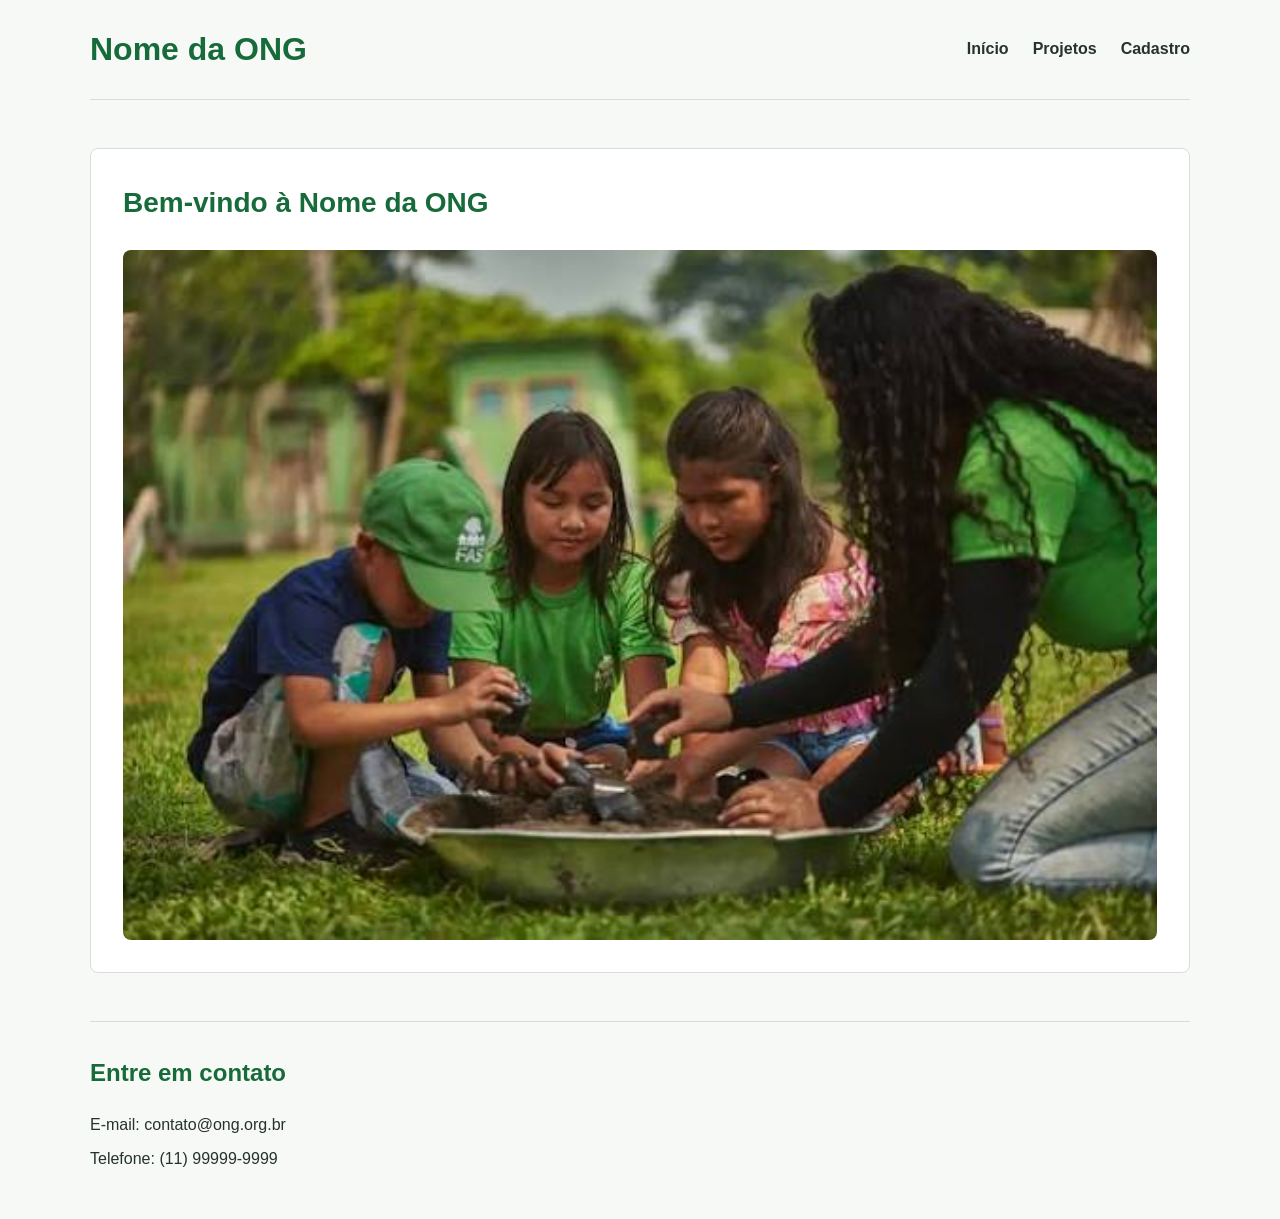
==== html/index.html @ 073d4749 "chore: versão inicial do projeto" ====
<!DOCTYPE html>
<html lang="pt-BR">
<head>
<meta charset="UTF-8">
<meta name="viewport" content="width=device-width, initial-scale=1.0">
<title>Nome da ONG</title>
<link rel="stylesheet" href="../css/style.css">
</head>
<body>
<header>
<h1>Nome da ONG</h1>
<nav aria-label="Navegação principal">
<ul>
<li><a href="index.html">Início</a></li>
<li><a href="projetos.html">Projetos</a></li>
<li><a href="cadastro.html">Cadastro</a></li>
</ul>
</nav>
</header>
<main>
<section id="inicio">
<h2>Bem-vindo à Nome da ONG</h2>
<img src="../imagens/images.jpg" alt="Voluntários da Nome da ONG realizando uma ação social com a comunidade">
</section>
</main>
<footer id="contato">
<h2>Entre em contato</h2>
<address>
<p>E-mail: contato@ong.org.br</p>
<p>Telefone: (11) 99999-9999</p>
</address>
</footer>
<script type="module" src="../js/app.js"></script>
</body>
</html>
---- css/style.css ----
/* =========================================================
   ESTILO GERAL - ONG
   Grid = estrutura macro | Flexbox = organização interna
   Sistema de espaçamento baseado em múltiplos de 8px
   ========================================================= */

* {
    box-sizing: border-box;
}

html {
    font-size: 16px;
    scroll-behavior: smooth;
}

body {
    margin: 0;
    font-family: Arial, Helvetica, sans-serif;
    line-height: 1.6;
    color: #26332b;
    background-color: #f7f9f7;
}

img {
    display: block;
    max-width: 100%;
    height: auto;
}

a {
    color: #176b3a;
}

a:hover {
    color: #0f4d29;
}

a:focus {
    outline: 3px solid #9bd3ad;
    outline-offset: 3px;
}

header,
main,
footer {
    width: min(1200px, calc(100% - 48px));
    margin-inline: auto;
}

/* =========================================================
   CABEÇALHO E NAVEGAÇÃO
   ========================================================= */

header {
    display: flex;
    align-items: center;
    justify-content: space-between;
    gap: 24px;
    padding: 24px 0;
    border-bottom: 1px solid #d7ded9;
}

header h1 {
    margin: 0;
    color: #176b3a;
    font-size: 2rem;
}

nav ul {
    display: flex;
    align-items: center;
    gap: 24px;
    margin: 0;
    padding: 0;
    list-style: none;
}

nav a {
    display: block;
    padding: 8px 0;
    color: #26332b;
    font-weight: 600;
    text-decoration: none;
    transition: color 0.2s ease, border-color 0.2s ease;
    border-bottom: 2px solid transparent;
}

nav a:hover {
    color: #176b3a;
    border-bottom-color: #176b3a;
}

/* =========================================================
   GRID PRINCIPAL
   ========================================================= */

main {
    display: grid;
    grid-template-columns: repeat(12, 1fr);
    gap: 24px;
    padding: 48px 0;
}

main > section {
    grid-column: 1 / -1;
}

/* =========================================================
   CONTEÚDO
   ========================================================= */

section {
    background-color: #ffffff;
    border: 1px solid #d7ded9;
    border-radius: 8px;
    padding: 32px;
}

section h2 {
    margin-top: 0;
    color: #176b3a;
    font-size: 1.75rem;
}

article {
    display: flex;
    flex-direction: column;
    gap: 16px;
    margin-top: 24px;
    padding: 24px;
    background-color: #f7f9f7;
    border: 1px solid #d7ded9;
    border-radius: 8px;
}

article h3,
article h4 {
    margin: 0;
    color: #26332b;
}

article p {
    margin: 0;
}

article a {
    align-self: flex-start;
    font-weight: 600;
}

/* =========================================================
   IMAGEM DA PÁGINA INICIAL
   ========================================================= */

#inicio img {
    margin-top: 24px;
    width: 100%;
    border-radius: 8px;
}

/* =========================================================
   RODAPÉ
   ========================================================= */

footer {
    padding: 32px 0 48px;
    border-top: 1px solid #d7ded9;
}

footer h2 {
    margin-top: 0;
    color: #176b3a;
    font-size: 1.5rem;
}

address {
    display: flex;
    flex-direction: column;
    gap: 8px;
    font-style: normal;
}

address p {
    margin: 0;
}

/* =========================================================
   FORMULÁRIO
   ========================================================= */

form {
    display: flex;
    flex-direction: column;
    gap: 24px;
}

fieldset {
    display: flex;
    flex-direction: column;
    gap: 16px;
    min-width: 0;
    margin: 0;
    padding: 24px;
    border: 1px solid #cbd5ce;
    border-radius: 8px;
    background-color: #ffffff;
}

legend {
    padding: 0 8px;
    color: #176b3a;
    font-weight: 700;
}

fieldset p {
    margin: 0;
}

label {
    font-weight: 600;
}

input {
    width: 100%;
    min-height: 44px;
    margin-top: 4px;
    padding: 8px 12px;
    border: 2px solid #b9c5bd;
    border-radius: 6px;
    background-color: #ffffff;
    color: #26332b;
    font: inherit;
    transition: border-color 0.2s ease, box-shadow 0.2s ease, background-color 0.2s ease;
}

input:focus {
    border-color: #176b3a;
    outline: 3px solid #b9dfc5;
    outline-offset: 1px;
}

input:valid {
    border-color: #2f8f57;
}

input:invalid:not(:placeholder-shown) {
    border-color: #b43b3b;
    background-color: #fff8f8;
}

/* =========================================================
   BOTÕES
   ========================================================= */

button {
    min-height: 44px;
    padding: 8px 16px;
    border: 2px solid #176b3a;
    border-radius: 6px;
    background-color: #176b3a;
    color: #ffffff;
    font: inherit;
    font-weight: 700;
    cursor: pointer;
    transition:
        background-color 0.2s ease,
        border-color 0.2s ease,
        box-shadow 0.2s ease,
        transform 0.1s ease;
}

button:hover {
    background-color: #0f4d29;
    border-color: #0f4d29;
    box-shadow: 0 4px 10px rgba(0, 0, 0, 0.15);
}

button:focus {
    outline: 3px solid #9bd3ad;
    outline-offset: 3px;
}

button:active {
    transform: translateY(1px);
    box-shadow: 0 1px 4px rgba(0, 0, 0, 0.15);
}

button:disabled {
    opacity: 0.5;
    background-color: #9da7a0;
    border-color: #9da7a0;
    cursor: not-allowed;
    box-shadow: none;
}

/* =========================================================
   FEEDBACK - CLASSES PREPARADAS PARA FUTURA UTILIZAÇÃO
   ========================================================= */

/* Badges */
.badge {
    display: inline-flex;
    align-items: center;
    width: fit-content;
    padding: 4px 8px;
    border-radius: 999px;
    background-color: #dcefe2;
    color: #145b31;
    font-size: 0.875rem;
    font-weight: 700;
}

.badge--success {
    background-color: #dcefe2;
    color: #145b31;
}

.badge--warning {
    background-color: #fff1cc;
    color: #765400;
}

.badge--error {
    background-color: #f8dddd;
    color: #7d2424;
}

/* Alertas */
.alert {
    padding: 16px;
    border: 1px solid;
    border-radius: 8px;
}

.alert--success {
    border-color: #6fb489;
    background-color: #edf8f0;
    color: #145b31;
}

.alert--warning {
    border-color: #d6b85c;
    background-color: #fff9e8;
    color: #765400;
}

.alert--error {
    border-color: #d17b7b;
    background-color: #fff0f0;
    color: #7d2424;
}

/* Toast */
.toast {
    position: fixed;
    right: 24px;
    bottom: 24px;
    z-index: 1000;
    max-width: 360px;
    padding: 16px 20px;
    border: 1px solid #6fb489;
    border-radius: 8px;
    background-color: #edf8f0;
    color: #145b31;
    box-shadow: 0 8px 24px rgba(0, 0, 0, 0.15);
}

/* Modal */
.modal {
    width: min(560px, calc(100% - 32px));
    padding: 24px;
    border: 1px solid #d7ded9;
    border-radius: 8px;
    background-color: #ffffff;
    box-shadow: 0 12px 32px rgba(0, 0, 0, 0.2);
}

/* =========================================================
   RESPONSIVIDADE
   ========================================================= */

@media (max-width: 1440px) {
    header,
    main,
    footer {
        width: min(1180px, calc(100% - 48px));
    }
}

@media (max-width: 1280px) {
    header,
    main,
    footer {
        width: min(1100px, calc(100% - 48px));
    }
}

@media (max-width: 1024px) {
    header,
    main,
    footer {
        width: calc(100% - 40px);
    }

    main {
        gap: 16px;
        padding: 32px 0;
    }

    section {
        padding: 24px;
    }
}

@media (max-width: 768px) {
    header {
        align-items: flex-start;
        flex-direction: column;
    }

    nav ul {
        flex-direction: column;
        align-items: flex-start;
        gap: 8px;
    }

    header,
    main,
    footer {
        width: calc(100% - 32px);
    }

    main {
        padding: 24px 0;
    }

    section {
        padding: 20px;
    }

    article,
    fieldset {
        padding: 16px;
    }

    .toast {
        right: 16px;
        bottom: 16px;
        max-width: calc(100% - 32px);
    }
}

@media (max-width: 480px) {
    header,
    main,
    footer {
        width: calc(100% - 24px);
    }

    header {
        padding: 16px 0;
    }

    header h1 {
        font-size: 1.5rem;
    }

    section {
        padding: 16px;
    }

    section h2 {
        font-size: 1.5rem;
    }

    article,
    fieldset {
        padding: 16px;
    }

    button {
        width: 100%;
    }
}

/* =========================================================
   REDUÇÃO DE MOVIMENTO
   ========================================================= */

@media (prefers-reduced-motion: reduce) {
    html {
        scroll-behavior: auto;
    }

    *,
    *::before,
    *::after {
        transition: none !important;
    }
}

/* Feedback de validação gerado pelo JavaScript */
.mensagem-erro {
    display: block;
    margin-top: 4px;
    color: #7d2424;
    font-size: 0.875rem;
    font-weight: 600;
}

input[aria-invalid="true"] {
    border-color: #b43b3b;
    background-color: #fff8f8;
}

#form-feedback:empty {
    display: none;
}
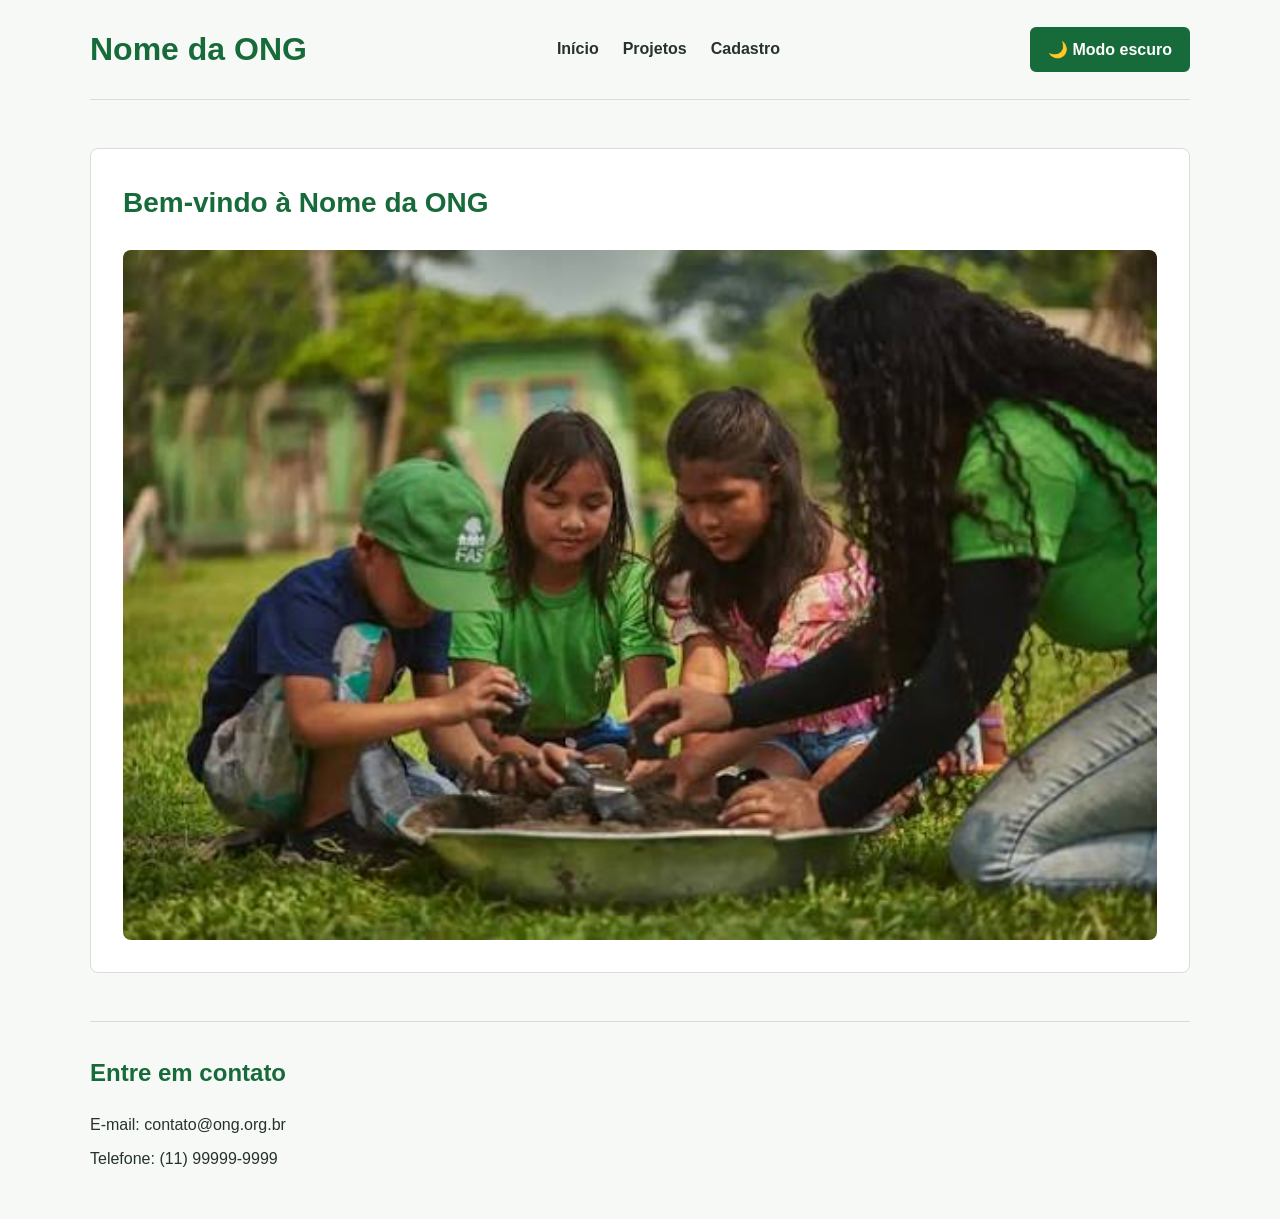
==== commit 450b5a2d: "feat: adiciona modo escuro" ====
--- a/html/index.html
+++ b/html/index.html
@@ -1,4 +1,4 @@
-<!DOCTYPE html>
+﻿<!DOCTYPE html>
 <html lang="pt-BR">
 <head>
 <meta charset="UTF-8">
@@ -7,7 +7,7 @@
 <link rel="stylesheet" href="../css/style.css">
 </head>
 <body>
-<header>
+<a class="skip-link" href="#conteudo">Pular para o conteúdo principal</a><header>
 <h1>Nome da ONG</h1>
 <nav aria-label="Navegação principal">
 <ul>
@@ -15,9 +15,11 @@
 <li><a href="projetos.html">Projetos</a></li>
 <li><a href="cadastro.html">Cadastro</a></li>
 </ul>
-</nav>
+</nav><button id="theme-toggle" class="theme-toggle" type="button" aria-label="Ativar modo escuro">
+    🌙 Modo escuro
+</button>
 </header>
-<main>
+<main id="conteudo">
 <section id="inicio">
 <h2>Bem-vindo à Nome da ONG</h2>
 <img src="../imagens/images.jpg" alt="Voluntários da Nome da ONG realizando uma ação social com a comunidade">
--- a/css/style.css
+++ b/css/style.css
@@ -1,8 +1,8 @@
 
 /* =========================================================
    ESTILO GERAL - ONG
-   Grid = estrutura macro | Flexbox = organização interna
-   Sistema de espaçamento baseado em múltiplos de 8px
+   Grid = estrutura macro | Flexbox = organiza��o interna
+   Sistema de espa�amento baseado em m�ltiplos de 8px
    ========================================================= */
 
 * {
@@ -49,7 +49,28 @@
 }
 
 /* =========================================================
-   CABEÇALHO E NAVEGAÇÃO
+   ACESSIBILIDADE
+   ========================================================= */
+
+.skip-link {
+    position: absolute;
+    top: -100px;
+    left: 16px;
+    z-index: 2000;
+    padding: 8px 16px;
+    background-color: #176b3a;
+    color: #ffffff;
+    font-weight: 700;
+    text-decoration: none;
+    border-radius: 6px;
+}
+
+.skip-link:focus {
+    top: 16px;
+}
+
+/* =========================================================
+   CABE�ALHO E NAVEGA��O
    ========================================================= */
 
 header {
@@ -107,7 +128,7 @@
 }
 
 /* =========================================================
-   CONTEÚDO
+   CONTE�DO
    ========================================================= */
 
 section {
@@ -150,7 +171,7 @@
 }
 
 /* =========================================================
-   IMAGEM DA PÁGINA INICIAL
+   IMAGEM DA P�GINA INICIAL
    ========================================================= */
 
 #inicio img {
@@ -160,7 +181,7 @@
 }
 
 /* =========================================================
-   RODAPÉ
+   RODAP�
    ========================================================= */
 
 footer {
@@ -186,7 +207,7 @@
 }
 
 /* =========================================================
-   FORMULÁRIO
+   FORMUL�RIO
    ========================================================= */
 
 form {
@@ -250,7 +271,7 @@
 }
 
 /* =========================================================
-   BOTÕES
+   BOT�ES
    ========================================================= */
 
 button {
@@ -295,7 +316,7 @@
 }
 
 /* =========================================================
-   FEEDBACK - CLASSES PREPARADAS PARA FUTURA UTILIZAÇÃO
+   FEEDBACK - CLASSES PREPARADAS PARA FUTURA UTILIZA��O
    ========================================================= */
 
 /* Badges */
@@ -485,7 +506,7 @@
 }
 
 /* =========================================================
-   REDUÇÃO DE MOVIMENTO
+   REDU��O DE MOVIMENTO
    ========================================================= */
 
 @media (prefers-reduced-motion: reduce) {
@@ -500,7 +521,7 @@
     }
 }
 
-/* Feedback de validação gerado pelo JavaScript */
+/* Feedback de valida��o gerado pelo JavaScript */
 .mensagem-erro {
     display: block;
     margin-top: 4px;
@@ -517,3 +538,86 @@
 #form-feedback:empty {
     display: none;
 }
+/* =========================================================
+   MODO ESCURO
+   ========================================================= */
+
+body.tema-escuro {
+    color: #e8eee9;
+    background-color: #18201b;
+}
+
+body.tema-escuro header,
+body.tema-escuro footer {
+    border-color: #3a463e;
+}
+
+body.tema-escuro header h1,
+body.tema-escuro section h2,
+body.tema-escuro footer h2 {
+    color: #9bd3ad;
+}
+
+body.tema-escuro nav a {
+    color: #e8eee9;
+}
+
+body.tema-escuro nav a:hover {
+    color: #9bd3ad;
+    border-bottom-color: #9bd3ad;
+}
+
+body.tema-escuro section {
+    background-color: #222c26;
+    border-color: #3a463e;
+}
+
+body.tema-escuro article {
+    background-color: #18201b;
+    border-color: #3a463e;
+}
+
+body.tema-escuro article h3,
+body.tema-escuro article h4 {
+    color: #e8eee9;
+}
+
+body.tema-escuro fieldset {
+    background-color: #222c26;
+    border-color: #4b584f;
+}
+
+body.tema-escuro legend {
+    color: #9bd3ad;
+}
+
+body.tema-escuro input {
+    background-color: #18201b;
+    color: #e8eee9;
+    border-color: #68766d;
+}
+
+body.tema-escuro input:focus {
+    border-color: #9bd3ad;
+    outline-color: #9bd3ad;
+}
+
+body.tema-escuro .modal {
+    background-color: #222c26;
+    border-color: #3a463e;
+}
+
+body.tema-escuro .theme-toggle {
+    background-color: #9bd3ad;
+    border-color: #9bd3ad;
+    color: #18201b;
+}
+
+body.tema-escuro .theme-toggle:hover {
+    background-color: #c0e5ca;
+    border-color: #c0e5ca;
+}
+
+.theme-toggle {
+    white-space: nowrap;
+}
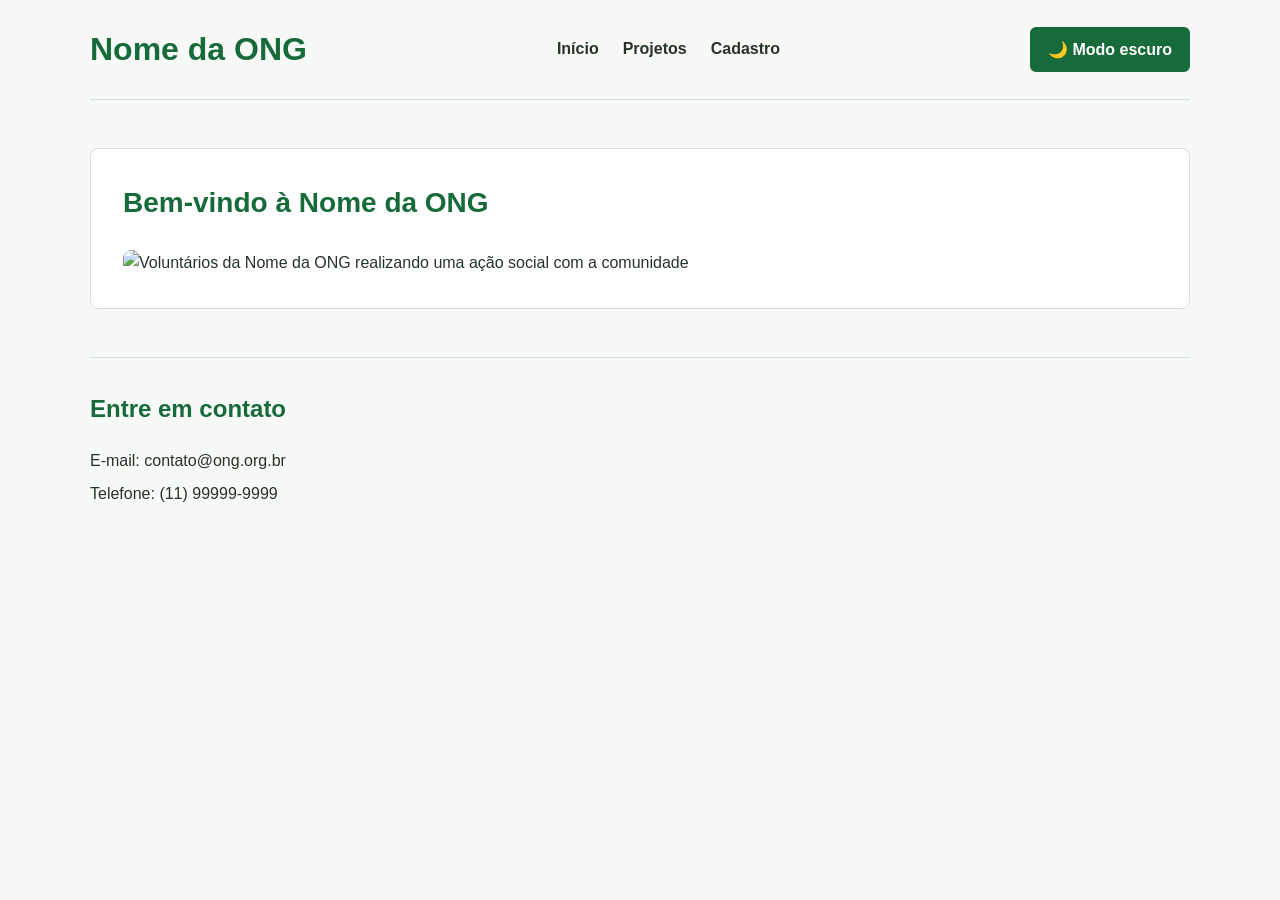
==== commit c4b34190: "fix: ajusta caminhos para GitHub Pages" ====
--- a/html/index.html
+++ b/html/index.html
@@ -22,7 +22,7 @@
 <main id="conteudo">
 <section id="inicio">
 <h2>Bem-vindo à Nome da ONG</h2>
-<img src="../imagens/images.jpg" alt="Voluntários da Nome da ONG realizando uma ação social com a comunidade">
+<img src="../imagens/images.webp" alt="Voluntários da Nome da ONG realizando uma ação social com a comunidade">
 </section>
 </main>
 <footer id="contato">
